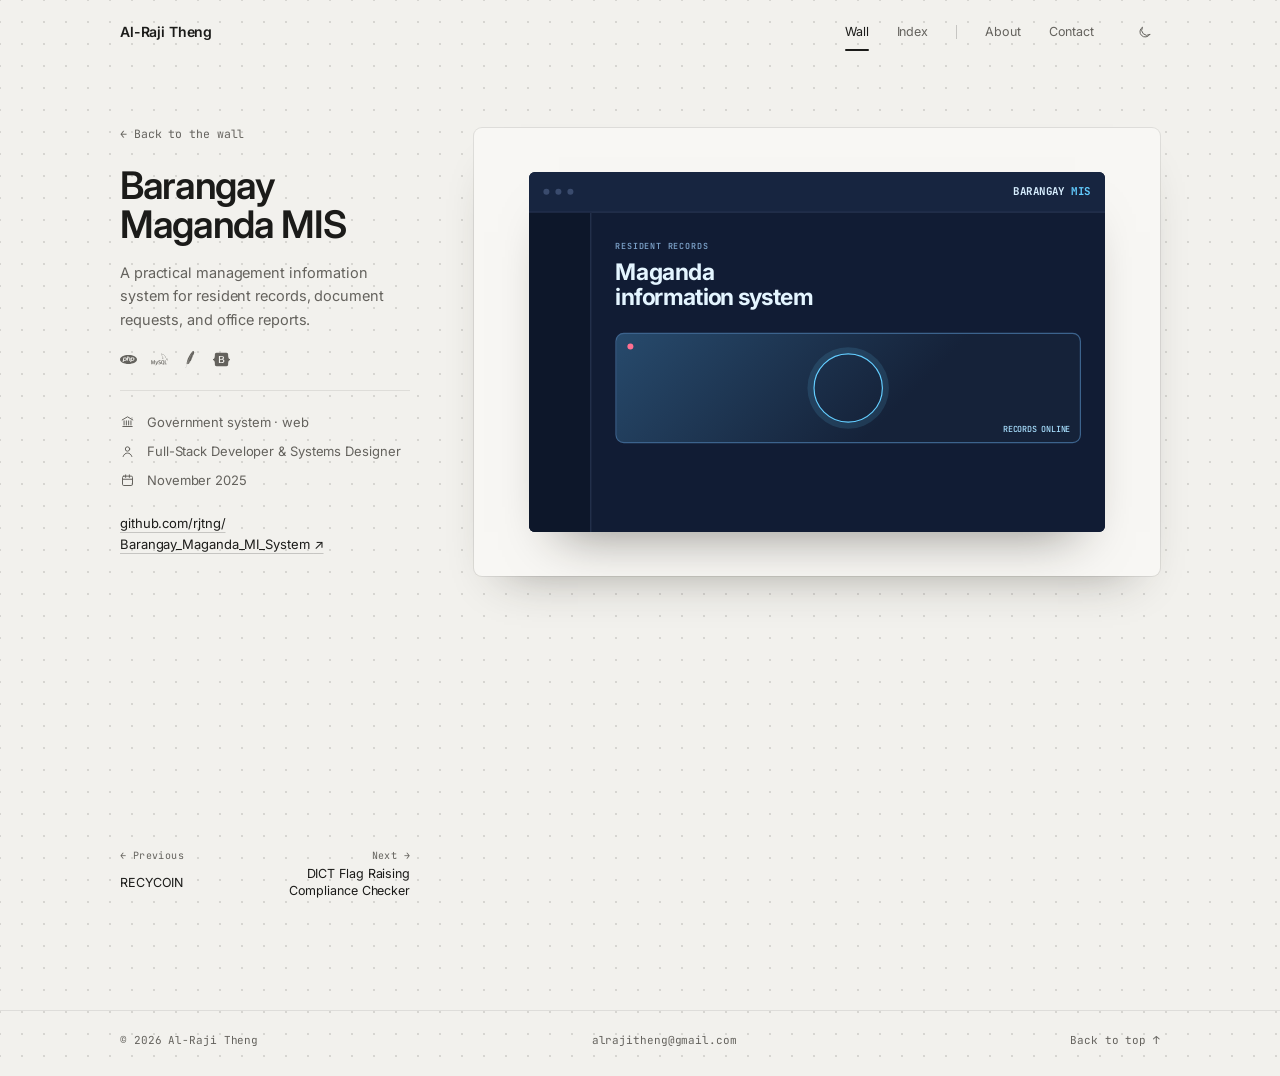
==== work/barangay-maganda.html @ b7055cbd "Add a page per project, after aedwon.site's case pages Each project now has its own page at /work/<p" ====
<!doctype html>
<html lang="en">
  <head>
    <meta charset="utf-8" />
    <meta
      name="viewport"
      content="width=device-width, initial-scale=1, viewport-fit=cover"
    />
    <title>Barangay Maganda MIS &mdash; Al-Raji Theng</title>

    <meta name="description" content="A practical management information system for resident records, document requests, and office reports." />
    <meta name="author" content="Al-Raji Theng" />
    <meta name="theme-color" content="#f2f1ed" />
    <link rel="canonical" href="https://rjtg.vercel.app/work/barangay-maganda" />

    <meta property="og:type" content="article" />
    <meta property="og:site_name" content="Al-Raji Theng" />
    <meta property="og:title" content="Barangay Maganda MIS &mdash; Al-Raji Theng" />
    <meta property="og:description" content="A practical management information system for resident records, document requests, and office reports." />
    <meta property="og:url" content="https://rjtg.vercel.app/work/barangay-maganda" />
    <meta property="og:image" content="https://rjtg.vercel.app/assets/img/og-cover.png" />
    <meta property="og:image:width" content="1200" />
    <meta property="og:image:height" content="630" />
    <meta name="twitter:card" content="summary_large_image" />

    <link rel="icon" href="/assets/img/favicon.svg" type="image/svg+xml" />
    <link rel="apple-touch-icon" href="/assets/img/favicon.svg" />
    <link rel="manifest" href="/site.webmanifest" />

    <link rel="preconnect" href="https://fonts.googleapis.com" />
    <link rel="preconnect" href="https://fonts.gstatic.com" crossorigin />
    <link
      href="https://fonts.googleapis.com/css2?family=Inter:wght@400;500;600;700;800&family=JetBrains+Mono:wght@400;500&display=swap"
      rel="stylesheet"
    />
    <link rel="stylesheet" href="/assets/css/styles.css?v=12" />

    <script>
      document.documentElement.classList.add("js");
      try {
        if (localStorage.getItem("theme") === "dark") {
          document.documentElement.setAttribute("data-theme", "dark");
        }
      } catch (error) {}
    </script>
  </head>

  <body>
    <a class="skip" href="#main">Skip to content</a>

    <header class="nav" id="nav">
      <div class="wrap nav__inner">
        <a class="nav__brand" href="/">Al-Raji Theng</a>

        <nav class="nav__links" aria-label="Sections">
          <a href="/#wall" class="current">Wall</a>
          <a href="/#index">Index</a>
          <span class="nav__rule" aria-hidden="true"></span>
          <a href="/#about">About</a>
          <a href="/#contact">Contact</a>
        </nav>

        <button
          class="theme-toggle"
          type="button"
          data-theme-toggle
          aria-label="Dark mode"
          aria-pressed="false"
        >
          <svg
            class="theme-toggle__icon theme-toggle__icon--moon"
            viewBox="0 0 24 24"
            aria-hidden="true"
          >
            <path
              d="M20.5 15.2A8.5 8.5 0 0 1 8.8 3.5 8.5 8.5 0 1 0 20.5 15.2Z"
            ></path>
          </svg>
          <svg
            class="theme-toggle__icon theme-toggle__icon--sun"
            viewBox="0 0 24 24"
            aria-hidden="true"
          >
            <circle cx="12" cy="12" r="4"></circle>
            <path
              d="M12 2v2M12 20v2M4.93 4.93l1.42 1.42M17.65 17.65l1.42 1.42M2 12h2M20 12h2M4.93 19.07l1.42-1.42M17.65 6.35l1.42-1.42"
            ></path>
          </svg>
        </button>
      </div>
    </header>

    <!-- ═══════════════════════ project · barangay-maganda ═══════════════════════
         Facts from the project's repository, its manual or README, and the
         copy on the home page. The mock screen is the one in this project's
         row of the Index; change both together. -->
    <main id="main" class="work" data-work>
      <div class="wrap work__grid">
        <aside class="work__side">
          <a class="work__back" href="/#wall" data-back
            ><span aria-hidden="true">&larr;</span>
            <span data-back-label>Back to the wall</span></a
          >
          <h1 class="work__title">Barangay Maganda MIS</h1>
          <p class="work__lede">A practical management information system for resident records, document requests, and office reports.</p>
          <p class="work__tech" aria-label="Built with">
            <span class="tech tech--sprite" style="--brand: #777bb4"
            ><svg aria-hidden="true"><use href="#t-php"></use></svg
            ><span class="tech__name">PHP</span></span
            >
            <span class="tech tech--sprite" style="--brand: #4d7fa5"
            ><svg aria-hidden="true"><use href="#t-mysql"></use></svg
            ><span class="tech__name">MySQL</span></span
            >
            <span class="tech tech--sprite" style="--brand: #d84248"
            ><svg aria-hidden="true"><use href="#t-apache"></use></svg
            ><span class="tech__name">Apache</span></span
            >
            <span class="tech tech--sprite" style="--brand: #8d6bbe"
            ><svg aria-hidden="true"><use href="#t-bootstrap"></use></svg
            ><span class="tech__name">Bootstrap</span></span
            >
          </p>
          <ul class="work__facts">
            <li><svg viewBox="0 0 24 24" aria-hidden="true"><path d="M3.5 9.5 12 4.5l8.5 5M4.5 20h15M6.5 11v6.5M10.2 11v6.5M13.8 11v6.5M17.5 11v6.5"></path></svg><span>Government system &middot; web</span></li>
            <li><svg viewBox="0 0 24 24" aria-hidden="true"><circle cx="12" cy="8" r="3.5"></circle><path d="M5 20c1.2-3.6 4-5.5 7-5.5s5.8 1.9 7 5.5"></path></svg><span>Full-Stack Developer &amp; Systems Designer</span></li>
            <li><svg viewBox="0 0 24 24" aria-hidden="true"><rect x="4" y="5" width="16" height="15" rx="2"></rect><path d="M4 10h16M9 3v4M15 3v4"></path></svg><span>November 2025</span></li>
          </ul>
          <a
            class="work__repo"
            href="https://github.com/rjtng/Barangay_Maganda_MI_System"
            target="_blank"
            rel="noopener noreferrer"
            >github.com/rjtng/<wbr>Barangay_Maganda_MI_System&nbsp;<span aria-hidden="true">&#8599;</span></a
          >
          <nav class="work__pager" aria-label="More projects">
            <a href="/work/recycoin" rel="prev"><span>&larr; Previous</span>RECYCOIN</a>
            <a href="/work/dict-frcc" rel="next"><span>Next &rarr;</span>DICT Flag Raising Compliance Checker</a>
          </nav>
        </aside>

        <div class="work__main">
          <figure class="work__hero">
            <span
              class="shot"
              role="img"
              aria-label="Mock-up of Barangay Maganda MIS"
              data-fit
              ><span class="project-preview project-preview--vision">
                        <span class="preview__topbar"
                          ><i></i><i></i><i></i
                          ><b>BARANGAY <span>MIS</span></b></span
                        >
                        <span class="preview__body">
                          <span class="preview__side"></span>
                          <span class="preview__content">
                            <span class="preview__eyebrow"
                              >Resident records</span
                            ><strong>Maganda<br />information system</strong>
                            <span class="preview__camera"
                              ><i></i><b>RECORDS ONLINE</b></span
                            >
                          </span>
                        </span>
                      </span></span
            >
          </figure>

          <!-- EDIT: the repository only holds the administrators' sign-in and
               account creation, so this page stops at the summary. Add what
               the system does here, in the same shape as the other projects:
               a <ul class="work__features"> of three, then <section>s. -->

          <nav class="work__pager work__pager--end" aria-label="More projects">
            <a href="/work/recycoin" rel="prev"><span>&larr; Previous</span>RECYCOIN</a>
            <a href="/work/dict-frcc" rel="next"><span>Next &rarr;</span>DICT Flag Raising Compliance Checker</a>
          </nav>
        </div>
      </div>

      <ol class="work__rail" aria-hidden="true" data-rail></ol>
    </main>

    <footer class="foot">
      <div class="wrap foot__inner">
        <p>&copy; <span id="year">2026</span> Al-Raji Theng</p>
        <a href="mailto:alrajitheng@gmail.com">alrajitheng@gmail.com</a>
        <a href="#main">Back to top <span aria-hidden="true">&uarr;</span></a>
      </div>
    </footer>

    <script src="/assets/js/main.js?v=12"></script>
  </body>
</html>
---- assets/css/styles.css ----
/* =============================================================================
   Al-Raji Theng — portfolio
   Warm paper, a dot grid, near-black ink. Colour is left to the work itself:
   the project screens, the brand marks and the badges. The page has three
   rooms, after aedwon.site: the Wall, the Index and the shelf in About.
   ========================================================================== */

:root {
  /* --- ground ------------------------------------------------------------ */
  --bg:          #f2f1ed;
  --bg-raise:    #e9e8e3;   /* hovered rows */
  --paper:       #f8f7f4;   /* an open volume */
  --dot:         rgba(27, 27, 25, .13);
  --line:        rgba(27, 27, 25, .09);
  --line-strong: rgba(27, 27, 25, .2);

  /* --- ink --------------------------------------------------------------- */
  --text:        #1b1b19;
  --muted:       #64625d;   /* 5.4:1 on --bg */
  --dim:         #8f8c85;   /* rules and decoration only */

  /* --- the shelf --------------------------------------------------------- */
  --board-top:   #e3e1db;
  --board-front: #d3d0c8;
  --photo-bg:    linear-gradient(170deg, #e6e4de, #d9d6ce);

  --shadow-soft: 0 24px 48px -30px rgba(40, 36, 28, .45);

  /* --- type -------------------------------------------------------------- */
  --body: "Inter", system-ui, -apple-system, "Segoe UI", sans-serif;
  --mono: "JetBrains Mono", ui-monospace, "SF Mono", Consolas, monospace;

  /* --- metrics ----------------------------------------------------------- */
  --wrap:   1040px;
  --gutter: clamp(16px, 4vw, 40px);
  --nav-h:  64px;
  --ease:   cubic-bezier(.22, .61, .36, 1);

  color-scheme: light;
}

[data-theme="dark"] {
  --bg:          #131312;
  --bg-raise:    #1d1d1b;
  --paper:       #191917;
  --dot:         rgba(236, 235, 230, .085);
  --line:        rgba(236, 235, 230, .09);
  --line-strong: rgba(236, 235, 230, .2);
  --text:        #ecebe6;
  --muted:       #a19f98;
  --dim:         #6f6d67;
  --board-top:   #2a2a27;
  --board-front: #1f1f1d;
  --photo-bg:    linear-gradient(170deg, #252523, #1c1c1a);
  --shadow-soft: 0 24px 48px -30px rgba(0, 0, 0, .8);
  color-scheme: dark;
}

*, *::before, *::after { box-sizing: border-box; }

html {
  scroll-behavior: smooth;
  scroll-padding-top: calc(var(--nav-h) + 16px);
  -webkit-text-size-adjust: 100%;
}

body {
  margin: 0;
  background-color: var(--bg);
  background-image: radial-gradient(var(--dot) 1px, transparent 1.4px);
  background-size: 22px 22px;
  background-position: 11px 11px;
  color: var(--text);
  font-family: var(--body);
  font-size: 15px;
  line-height: 1.6;
  letter-spacing: -.006em;
  -webkit-font-smoothing: antialiased;
  overflow-x: hidden;
  transition: background-color .3s var(--ease), color .3s var(--ease);
}

h1, h2, h3, h4 { margin: 0; text-wrap: balance; }
p { margin: 0 0 1em; }
p:last-child { margin-bottom: 0; }

a { color: inherit; text-decoration: none; }
img, svg { display: block; max-width: 100%; }
ul, ol { margin: 0; padding: 0; }
li { list-style: none; }
button { font: inherit; }

::selection { background: var(--text); color: var(--bg); }

:focus-visible {
  outline: 2px solid var(--text);
  outline-offset: 3px;
  border-radius: 3px;
}

.wrap {
  width: 100%;
  max-width: calc(var(--wrap) + 2 * var(--gutter));
  margin-inline: auto;
  padding-inline: var(--gutter);
}

.skip {
  position: fixed;
  top: 10px; left: 10px;
  z-index: 200;
  padding: 9px 16px;
  background: var(--text);
  color: var(--bg);
  border-radius: 999px;
  font: 500 13px/1 var(--body);
  transform: translateY(-180%);
  transition: transform .2s var(--ease);
}
.skip:focus { transform: none; }

/* Read by screen readers, not drawn. */
.visually-hidden {
  position: absolute !important;
  width: 1px; height: 1px;
  margin: -1px;
  padding: 0;
  overflow: hidden;
  clip: rect(0 0 0 0);
  clip-path: inset(50%);
  white-space: nowrap;
  border: 0;
}

/* =============================================================================
   Nav — a name on the left, four words on the right
   ========================================================================== */
.nav {
  position: sticky;
  top: 0;
  z-index: 50;
  transition: background-color .3s var(--ease), box-shadow .3s var(--ease);
}
.nav.pinned {
  background: rgba(242, 241, 237, .86);
  -webkit-backdrop-filter: blur(10px);
  backdrop-filter: blur(10px);
  box-shadow: 0 1px 0 var(--line);
}
[data-theme="dark"] .nav.pinned { background: rgba(19, 19, 18, .86); }

.nav__inner {
  display: flex;
  align-items: center;
  gap: 16px;
  height: var(--nav-h);
}
.nav__brand {
  margin-right: auto;
  font: 600 14px/1 var(--body);
  letter-spacing: -.01em;
  white-space: nowrap;
}
.nav__links {
  display: flex;
  align-items: center;
  gap: clamp(14px, 2.6vw, 28px);
}
.nav__links a {
  position: relative;
  padding: 6px 0;
  color: var(--muted);
  font: 400 12.5px/1 var(--body);
  transition: color .2s var(--ease);
}
.nav__links a:hover,
.nav__links a.current { color: var(--text); }
.nav__links a.current::after {
  content: "";
  position: absolute;
  left: 0; right: 0;
  bottom: -7px;
  height: 2px;
  border-radius: 2px;
  background: currentColor;
}
.nav__rule {
  width: 1px;
  height: 14px;
  background: var(--line-strong);
}

.theme-toggle {
  display: grid;
  place-items: center;
  flex: none;
  width: 32px;
  height: 32px;
  margin-left: clamp(4px, 2vw, 18px);
  padding: 0;
  border: 0;
  border-radius: 50%;
  background: none;
  color: var(--muted);
  cursor: pointer;
  transition: color .2s var(--ease), background-color .2s var(--ease);
}
.theme-toggle:hover { color: var(--text); background: var(--bg-raise); }
.theme-toggle__icon {
  width: 15px;
  height: 15px;
  fill: none;
  stroke: currentColor;
  stroke-width: 1.6;
  stroke-linecap: round;
  stroke-linejoin: round;
}
.theme-toggle__icon--sun,
[data-theme="dark"] .theme-toggle__icon--moon { display: none; }
[data-theme="dark"] .theme-toggle__icon--sun { display: block; }

/* =============================================================================
   1 — Wall
   The stage is clipped to the column, as in the reference. The plane under
   it is tipped back and turned a little, so the rows climb to the right and
   the screens nearer the bottom read larger. The tiles are drawn at 480x300
   and scaled, like every other copy of a project screen on the page.
   ========================================================================== */
.wall {
  position: relative;
  height: clamp(520px, calc(100svh - var(--nav-h)), 860px);
  isolation: isolate;
}
.wall__stage {
  position: absolute;
  inset: 0 max(var(--gutter), calc(50% - var(--wrap) / 2 - 24px));
  overflow: hidden;
  -webkit-mask-image: linear-gradient(to bottom, transparent 0, #000 9%, #000 78%, transparent 100%);
  mask-image: linear-gradient(to bottom, transparent 0, #000 9%, #000 78%, transparent 100%);
}
.wall__plane {
  --tilt: perspective(2400px) rotateX(42deg) rotateZ(-12deg);
  position: absolute;
  left: 50%;
  top: 44%;
  display: grid;
  gap: 28px;
  transform: translate(-50%, -50%) var(--tilt) translate3d(0, var(--shift, 0px), 0);
  opacity: 0;
  transition: opacity .9s var(--ease);
}
.wall__plane.is-built { opacity: 1; }
.wall__row {
  display: flex;
  gap: 28px;
}
.wall__row:nth-child(even) { margin-left: 174px; }

.tile {
  position: relative;
  display: block;
  flex: none;
  width: 320px;
  height: 200px;
  border-radius: 7px;
  box-shadow: 0 34px 50px -26px rgba(30, 26, 18, .5), 0 0 0 1px rgba(0, 0, 0, .05);
  transition: opacity .45s var(--ease), filter .45s var(--ease), transform .45s var(--ease), box-shadow .45s var(--ease);
}
.tile .shot { --s: .6667; border-radius: inherit; }
.tile--phones { box-shadow: none; }

/* One project in colour, the rest washed back towards the paper. */
.wall.is-focus .tile { opacity: .26; filter: grayscale(1); }
.wall.is-focus .tile.is-on {
  opacity: 1;
  filter: none;
  transform: translateY(-8px);
  box-shadow: 0 46px 60px -28px rgba(30, 26, 18, .6), 0 0 0 1px rgba(0, 0, 0, .05);
}
.wall.is-focus .tile--phones.is-on { box-shadow: none; }
[data-theme="dark"] .wall.is-focus .tile { opacity: .2; }
[data-theme="dark"] .wall.is-focus .tile.is-on { opacity: 1; }

/* Without scripting there is no wall to stand in front of, so the intro
   simply opens the page. */
html:not(.js) .wall { height: auto; padding-block: clamp(72px, 14vh, 150px) 8px; }
html:not(.js) .wall__stage,
html:not(.js) .wall::after { display: none; }
html:not(.js) .wall__caption { position: static; }

/* A pool of paper under the caption so it reads over any screen. */
.wall::after {
  content: "";
  position: absolute;
  inset: auto 0 0;
  height: 62%;
  z-index: 1;
  pointer-events: none;
  background: radial-gradient(ellipse 52% 78% at 22% 100%, var(--bg) 30%, transparent 78%);
}

.wall__caption {
  position: absolute;
  left: 0; right: 0;
  bottom: clamp(30px, 6vh, 60px);
  z-index: 2;
  pointer-events: none;
}
.wall__intro,
.wall__focus { transition: opacity .35s var(--ease), transform .35s var(--ease); }
.wall__focus {
  position: absolute;
  left: var(--gutter);
  right: var(--gutter);
  bottom: 0;
  opacity: 0;
  transform: translateY(8px);
}
.wall.is-focus .wall__intro { opacity: 0; transform: translateY(-8px); }
.wall.is-focus .wall__focus { opacity: 1; transform: none; }

.wall__kicker,
.wall__count {
  margin: 0 0 12px;
  color: var(--muted);
  font: 400 11px/1.3 var(--mono);
  letter-spacing: .04em;
}
.wall__title {
  font-size: clamp(34px, 5.4vw, 54px);
  font-weight: 600;
  line-height: 1;
  letter-spacing: -.04em;
}
.wall__text {
  max-width: 34ch;
  margin-top: 14px;
  color: var(--muted);
  font-size: clamp(14.5px, 1.6vw, 16px);
}
.wall__name {
  margin: 0;
  font-size: clamp(26px, 3.6vw, 34px);
  font-weight: 600;
  line-height: 1.08;
  letter-spacing: -.035em;
}
.wall__desc {
  max-width: 46ch;
  margin-top: 10px;
  color: var(--muted);
  font-size: 14px;
  line-height: 1.55;
}

/* =============================================================================
   Project screens
   Drawn in HTML at 480x300 and scaled into place by .shot (--s), so the
   thumbnail, the preview panel and the wall all use one markup.
   ========================================================================== */
.shot {
  --s: 1;
  position: relative;
  display: block;
  width: calc(480px * var(--s));
  height: calc(300px * var(--s));
  overflow: hidden;
}
.shot > * {
  position: absolute;
  top: 0; left: 0;
  width: 480px;
  height: 300px;
  transform: scale(var(--s));
  transform-origin: 0 0;
}

.project-preview {
  display: block;
  overflow: hidden;
  background: #f1f6fc;
  color: #163260;
  text-align: left;
  letter-spacing: normal;
}
.preview__topbar {
  display: flex;
  align-items: center;
  gap: 5px;
  height: 34px;
  padding: 0 12px;
  border-bottom: 1px solid #d9e5f2;
  background: #fff;
  font: 600 9px/1 var(--mono);
  letter-spacing: .04em;
}
.preview__topbar i { width: 5px; height: 5px; border-radius: 50%; background: #bdd0e4; }
.preview__topbar b { margin-left: auto; color: #1e4c9a; }
.preview__topbar b span { color: #2c98d7; }
.preview__body { display: grid; grid-template-columns: 52px 1fr; height: 266px; }
.preview__side { display: block; border-right: 1px solid #dce8f4; background: #e9f1fa; }
.preview__content { display: block; padding: 24px 20px; }
.preview__eyebrow {
  display: block;
  color: #6b84a4;
  font: 600 7px/1 var(--mono);
  letter-spacing: .12em;
  text-transform: uppercase;
}
.preview__content > strong {
  display: block;
  margin-top: 9px;
  color: #173a73;
  font: 700 19px/1.1 var(--body);
  letter-spacing: -.035em;
}
.preview__content > strong b {
  display: inline-block;
  margin-top: 4px;
  color: #54db9d;
  font: 500 9px/1 var(--mono);
  letter-spacing: .03em;
}
.preview__stats { display: flex; gap: 7px; margin-top: 22px; }
.preview__stats i { display: block; width: 29%; height: 34px; border: 1px solid #dbe7f4; border-radius: 5px; background: #fff; }
.preview__rows { display: grid; gap: 7px; margin-top: 16px; }
.preview__rows i { display: block; width: 100%; height: 7px; border-radius: 5px; background: #cfe0f3; }
.preview__rows i:nth-child(2) { width: 82%; }
.preview__rows i:nth-child(3) { width: 62%; }

.project-preview--records { background: #f7f5f0; color: #3c3a53; }
.project-preview--records .preview__content > strong { color: #403e62; }
.project-preview--records .preview__topbar b { color: #564b9e; }
.preview__table { display: grid; gap: 7px; margin-top: 20px; }
.preview__table i { display: block; height: 12px; border-radius: 3px; background: #d9d5ec; }
.preview__table i:nth-child(2) { width: 85%; background: #c6dced; }
.preview__table i:nth-child(3) { width: 92%; }
.preview__table i:nth-child(4) { width: 68%; background: #c6dced; }
.preview__graph { display: flex; align-items: flex-end; gap: 5px; height: 40px; margin-top: 16px; }
.preview__graph b { flex: 1; height: 40%; border-radius: 3px 3px 0 0; background: #8e83d4; }
.preview__graph b:nth-child(2) { height: 65%; }
.preview__graph b:nth-child(3) { height: 48%; }
.preview__graph b:nth-child(4) { height: 82%; }
.preview__graph b:nth-child(5) { height: 60%; }

.project-preview--vision { background: #101a31; color: #e4f5ff; }
.project-preview--vision .preview__topbar { border-color: #293653; background: #172540; }
.project-preview--vision .preview__topbar b { color: #d8efff; }
.project-preview--vision .preview__topbar b span { color: #63cdff; }
.project-preview--vision .preview__topbar i { background: #3a4b6d; }
.project-preview--vision .preview__body { background: #111c34; }
.project-preview--vision .preview__side { border-color: #293653; background: #0d172a; }
.project-preview--vision .preview__eyebrow { color: #7ca1c8; }
.project-preview--vision .preview__content > strong { color: #e4f5ff; }
.preview__camera {
  position: relative;
  display: block;
  height: 92px;
  margin-top: 18px;
  overflow: hidden;
  border: 1px solid #3c638d;
  border-radius: 7px;
  background: linear-gradient(135deg, #274a6c, #152239 62%);
}
.preview__camera::after {
  content: "";
  position: absolute;
  top: 16px;
  left: 50%;
  width: 58px;
  height: 58px;
  border: 1px solid #63cdff;
  border-radius: 50%;
  transform: translateX(-50%);
  box-shadow: 0 0 0 5px rgba(99, 205, 255, .13);
}
.preview__camera i { position: absolute; top: 8px; left: 9px; width: 5px; height: 5px; border-radius: 50%; background: #ff6f91; }
.preview__camera b { position: absolute; right: 8px; bottom: 7px; color: #a9e0ff; font: 500 7px/1 var(--mono); }

/* --- close-up: the same screen, nearer ----------------------------------- */
.zoom { display: block; overflow: hidden; }
.zoom > .project-preview {
  width: 480px;
  height: 300px;
  transform: translate(-70px, -50px) scale(1.6);
  transform-origin: 0 0;
}

/* --- three phones, for the mobile app ------------------------------------- */
.phones {
  display: flex;
  align-items: center;
  justify-content: center;
  gap: 20px;
}
.phone {
  display: block;
  flex: none;
  width: 118px;
  height: 250px;
  padding: 5px;
  border-radius: 21px;
  background: #121214;
  box-shadow: 0 22px 30px -18px rgba(0, 0, 0, .55), inset 0 0 0 1px rgba(255, 255, 255, .08);
}
.phone:nth-child(2) { transform: translateY(-12px); }
.phone__screen {
  position: relative;
  display: block;
  width: 108px;
  height: 240px;
  overflow: hidden;
  border-radius: 16px;
  background: #f7f5f0;
}
.phone__screen > .project-preview {
  position: absolute;
  top: 0; left: 0;
  width: 216px;
  height: 480px;
  transform: scale(.5);
  transform-origin: 0 0;
}
.project-preview--phone .preview__topbar { position: relative; z-index: 1; height: 46px; padding-top: 10px; }
.project-preview--phone .preview__body { grid-template-columns: 1fr; height: auto; }
.project-preview--phone .preview__side { display: none; }
.project-preview--phone .preview__content { padding: 26px 18px; }
.project-preview--phone .preview__content > strong { font-size: 24px; }
.phone:nth-child(2) .preview__content { transform: translateY(-58px); }
.phone:nth-child(3) .preview__content { transform: translateY(-112px); }

/* --- the stack, for a card of brand marks --------------------------------- */
.stack-card {
  display: grid;
  grid-template-rows: 1fr auto;
  padding: 26px 30px;
  background: radial-gradient(120% 90% at 30% 20%, #232326, #121214 70%);
  color: #ecebe7;
}
.stack-card__marks {
  display: flex;
  align-items: center;
  justify-content: center;
  flex-wrap: wrap;
  gap: 34px;
}
.stack-card .tech { color: var(--brand, #ecebe7); }
.stack-card .tech svg { width: 64px; height: 64px; }
.stack-card .tech--icon svg { stroke-width: 1.3; }
.stack-card .tech__name { font-size: 14px; }
.stack-card__foot {
  display: flex;
  justify-content: space-between;
  gap: 16px;
  color: rgba(236, 235, 231, .55);
  font: 500 10.5px/1 var(--mono);
  letter-spacing: .1em;
  text-transform: uppercase;
}
.stack-card__foot span {
  overflow: hidden;
  white-space: nowrap;
  text-overflow: ellipsis;
}
.stack-card__foot span:last-child { flex: none; }

/* --- brand marks, wherever they appear ------------------------------------
   The marks arrive with the sprite. Until then, or if it never does, each
   one is its name in mono, which is how the reference sets the libraries it
   has no mark for. */
.tech {
  display: inline-flex;
  align-items: center;
  color: var(--muted);
  transition: color .2s var(--ease);
}
.tech svg { width: 17px; height: 17px; fill: currentColor; }
.tech--sprite svg { display: none; }
.sprite-ready .tech--sprite svg { display: block; }
.tech--icon svg {
  fill: none;
  stroke: currentColor;
  stroke-width: 1.7;
  stroke-linecap: round;
  stroke-linejoin: round;
}
.tech__name { font: 400 10.5px/1 var(--mono); white-space: nowrap; }
.sprite-ready .tech--sprite .tech__name,
.tech--icon .tech__name {
  position: absolute;
  width: 1px; height: 1px;
  overflow: hidden;
  clip-path: inset(50%);
  white-space: nowrap;
}

/* =============================================================================
   2 — Index
   ========================================================================== */
.index { padding: clamp(64px, 9vw, 112px) 0 clamp(64px, 9vw, 104px); }
.index__grid { display: grid; gap: 44px; align-items: start; }
.js .index__grid { grid-template-columns: minmax(0, 1fr) 240px; }

.index__tools {
  display: flex;
  align-items: center;
  gap: clamp(12px, 2.4vw, 24px);
  margin-bottom: 30px;
}
html:not(.js) .index__tools { display: none; }
.index__filters { display: flex; gap: 6px; }
.filter {
  position: relative;
  display: inline-flex;
  align-items: flex-start;
  gap: 1px;
  padding: 6px 6px 10px;
  border: 0;
  background: none;
  color: var(--muted);
  cursor: pointer;
  transition: color .2s var(--ease);
}
.filter:hover,
.filter[aria-pressed="true"] { color: var(--text); }
.filter svg {
  width: 20px;
  height: 20px;
  fill: none;
  stroke: currentColor;
  stroke-width: 1.5;
  stroke-linecap: round;
  stroke-linejoin: round;
}
.filter sup { margin-top: -3px; font: 500 9px/1 var(--mono); }
.filter[aria-pressed="true"]::after {
  content: "";
  position: absolute;
  left: 6px; right: 6px;
  bottom: 0;
  height: 2px;
  border-radius: 2px;
  background: currentColor;
}
.index__label {
  margin: 0;
  font-size: 17px;
  font-weight: 600;
  letter-spacing: -.02em;
  white-space: nowrap;
}
.index__find { margin-left: auto; }
.index__find input {
  width: 140px;
  padding: 5px 0;
  border: 0;
  border-bottom: 1px solid transparent;
  border-radius: 0;
  background: none;
  color: var(--text);
  font: 400 11px/1.4 var(--mono);
  text-align: right;
  -webkit-appearance: none;
  appearance: none;
  transition: border-color .2s var(--ease);
}
.index__find input::placeholder { color: var(--muted); opacity: 1; }
.index__find input:focus { outline: none; border-bottom-color: var(--text); text-align: left; }
.index__find input::-webkit-search-cancel-button { display: none; }

/* Header and rows share one set of columns. */
.index__head,
.project__link {
  display: grid;
  grid-template-columns: 58px minmax(0, 1.25fr) minmax(0, .8fr) minmax(0, 1fr) 18px;
  align-items: center;
  gap: 18px;
}
.index__head {
  padding: 0 12px 12px;
  margin: 0 -12px;
  border-bottom: 1px solid var(--line);
  color: var(--muted);
  font: 400 10px/1 var(--mono);
  letter-spacing: .08em;
  text-transform: uppercase;
}
.index__head span:last-child { text-align: right; }

.project { border-bottom: 1px solid var(--line); }
.project[hidden] { display: none; }
.project__link {
  padding: 8px 12px;
  margin: 0 -12px;
  border-radius: 4px;
  transition: background-color .2s var(--ease);
}
.project__link:hover,
.project.is-peek .project__link { background: var(--bg-raise); }

.project__thumb {
  display: block;
  width: 58px;
  height: 36px;
  overflow: hidden;
  border-radius: 3px;
  background: var(--paper);
  box-shadow: 0 0 0 1px var(--line);
}
.project__thumb .shot { --s: .1209; }
.project__name { font-size: 14px; font-weight: 500; letter-spacing: -.01em; }
.project__type {
  display: flex;
  align-items: center;
  gap: 9px;
  min-width: 0;
  color: var(--muted);
}
.project__type svg {
  flex: none;
  width: 17px;
  height: 17px;
  fill: none;
  stroke: currentColor;
  stroke-width: 1.5;
  stroke-linecap: round;
  stroke-linejoin: round;
}
.project__type-label {
  overflow: hidden;
  font: 400 10.5px/1 var(--mono);
  white-space: nowrap;
  text-overflow: ellipsis;
  opacity: 0;
  transform: translateX(-4px);
  transition: opacity .2s var(--ease), transform .2s var(--ease);
}
.project__link:hover .project__type-label,
.project__link:focus-visible .project__type-label,
.project.is-peek .project__type-label { opacity: 1; transform: none; }
.project__tech { display: flex; flex-wrap: wrap; align-items: center; gap: 6px 12px; }
.project__link:hover .tech,
.project__link:focus-visible .tech,
.project.is-peek .tech { color: var(--brand, var(--text)); }
.project__go {
  color: var(--muted);
  text-align: right;
  opacity: 0;
  transition: opacity .2s var(--ease), transform .2s var(--ease);
}
.project__link:hover .project__go,
.project__link:focus-visible .project__go { opacity: 1; transform: translate(2px, -2px); }

/* The role and the description are the preview panel's job on a wide
   screen; everywhere else they sit under the row. */
.project__role,
.project__desc {
  margin: 0 0 0 76px;
  color: var(--muted);
}
.project__role { margin-top: 2px; font: 400 10.5px/1.5 var(--mono); }
.project__desc { padding-bottom: 14px; font-size: 13px; line-height: 1.55; }

.index__empty {
  padding: 28px 0;
  color: var(--muted);
  font: 400 11.5px/1.5 var(--mono);
}

.peek {
  position: sticky;
  top: calc(var(--nav-h) + 40px);
  margin-top: 66px;
}
html:not(.js) .peek { display: none; }
.peek__shot {
  width: 240px;
  height: 150px;
  overflow: hidden;
  border-radius: 6px;
  background: var(--paper);
  box-shadow: 0 0 0 1px var(--line), var(--shadow-soft);
}
.peek__shot .shot { --s: .5; }
.peek__shot,
.peek p { transition: opacity .25s var(--ease); }
.peek.is-swapping .peek__shot,
.peek.is-swapping p { opacity: 0; }
.peek__name { margin: 18px 0 4px; font-size: 15px; font-weight: 600; letter-spacing: -.015em; line-height: 1.3; }
.peek__role { margin: 0 0 10px; color: var(--muted); font: 400 10.5px/1.5 var(--mono); }
.peek__desc { color: var(--muted); font-size: 13px; line-height: 1.55; }

@media (min-width: 1001px) {
  .js .project__role,
  .js .project__desc { display: none; }
}

/* =============================================================================
   3 — About: the shelf
   Every measure on the shelf is a multiple of --k, so the whole thing scales
   down on a phone instead of reflowing. Spine sizes come from --w and --h on
   each book, in unitless px.
   ========================================================================== */
.about { padding: clamp(56px, 8vw, 96px) 0 clamp(72px, 10vw, 120px); }

.shelf {
  --k: 1;
  position: relative;
  display: flex;
  align-items: flex-end;
  justify-content: center;
  width: min(100%, calc(620px * var(--k)));
  height: calc(430px * var(--k));
  margin: 0 auto;
}
.shelf__books {
  position: relative;
  z-index: 2;
  display: flex;
  align-items: flex-end;
  gap: calc(3px * var(--k));
  margin-left: calc(84px * var(--k));
}

.book {
  --cover: #1c1c1e;
  --ink: #ecebe7;
  --rule: rgba(236, 235, 231, .2);
  position: relative;
  display: flex;
  flex-direction: column;
  align-items: center;
  width: calc(var(--w) * 1px * var(--k));
  height: calc(var(--h) * 1px * var(--k));
  padding: calc(18px * var(--k)) 0 calc(14px * var(--k));
  border-radius: 2px 2px 0 0;
  background: var(--cover);
  color: var(--ink);
  box-shadow:
    inset calc(-3px * var(--k)) 0 0 rgba(0, 0, 0, .3),
    inset 1px 0 0 rgba(255, 255, 255, .08),
    0 1px 0 rgba(0, 0, 0, .15);
  transition: transform .5s var(--ease), box-shadow .5s var(--ease);
}
.book--ink { --cover: #161618; }
.book--light {
  --cover: #dcdbd7;
  --ink: #1b1b19;
  --rule: rgba(27, 27, 25, .2);
  box-shadow:
    inset calc(-3px * var(--k)) 0 0 rgba(0, 0, 0, .1),
    inset 1px 0 0 rgba(255, 255, 255, .5),
    0 1px 0 rgba(0, 0, 0, .1);
}
/* The end of the row shows its side. */
/* On the dark page the dark spines step up a shade so they stay objects. */
[data-theme="dark"] .book { --cover: #242427; }
[data-theme="dark"] .book--ink { --cover: #1e1e21; }
[data-theme="dark"] .book--light { --cover: #cfcec9; }
[data-theme="dark"] .shelf__stack i:nth-child(2),
[data-theme="dark"] .shelf__end { background: #2e2e31; }

.book--first::before {
  content: "";
  position: absolute;
  right: 100%;
  bottom: 0;
  width: calc(28px * var(--k));
  height: 100%;
  background: linear-gradient(90deg, #a9a8a3, #bebdb8);
  clip-path: polygon(0 calc(20px * var(--k)), 100% 0, 100% 100%, 0 calc(100% - calc(24px * var(--k))));
}
.book:hover { transform: translateY(calc(-10px * var(--k))); }
.book[aria-expanded="true"] {
  transform: translateY(calc(-28px * var(--k)));
  box-shadow:
    inset calc(-3px * var(--k)) 0 0 rgba(0, 0, 0, .3),
    inset 1px 0 0 rgba(255, 255, 255, .08),
    0 26px 30px -22px rgba(0, 0, 0, .55);
}
.book:focus-visible { outline-offset: 4px; }

.book__vol {
  font: 500 calc(8px * var(--k))/1 var(--mono);
  letter-spacing: .16em;
  text-transform: uppercase;
  opacity: .62;
}
.book__num {
  margin-top: calc(6px * var(--k));
  font-size: calc(21px * var(--k));
  font-weight: 800;
  line-height: 1;
  letter-spacing: -.03em;
}
.book__title {
  flex: 1;
  display: flex;
  align-items: center;
  justify-content: center;
  width: 100%;
  margin: calc(26px * var(--k)) 0 calc(22px * var(--k));
  border-top: 1px solid var(--rule);
  border-bottom: 1px solid var(--rule);
  writing-mode: vertical-rl;
  font-size: calc(17px * var(--k));
  font-weight: 800;
  line-height: 1;
  letter-spacing: -.01em;
  white-space: nowrap;
}
.book__by {
  writing-mode: vertical-rl;
  font: 500 calc(7px * var(--k))/1 var(--mono);
  letter-spacing: .22em;
  text-transform: uppercase;
  opacity: .5;
}

.shelf__stack {
  position: absolute;
  left: calc(8px * var(--k));
  bottom: 0;
  display: flex;
  flex-direction: column;
  align-items: center;
}
.shelf__stack i { display: block; height: calc(22px * var(--k)); border-radius: 1px; }
.shelf__stack i:nth-child(1) { width: calc(100px * var(--k)); background: #faf9f6; box-shadow: inset 0 0 0 1px rgba(0, 0, 0, .07); }
.shelf__stack i:nth-child(2) { width: calc(94px * var(--k)); background: #232325; }
.shelf__stack i:nth-child(3) { width: calc(106px * var(--k)); height: calc(24px * var(--k)); background: #d9d7d1; }
.shelf__end {
  position: relative;
  z-index: 2;
  align-self: flex-end;
  width: calc(44px * var(--k));
  height: calc(11px * var(--k));
  margin-left: calc(4px * var(--k));
  background: #1d1d1f;
}
.shelf__board {
  position: absolute;
  left: 0; right: 0;
  bottom: calc(-16px * var(--k));
  height: calc(16px * var(--k));
  background: linear-gradient(var(--board-top) 0 46%, var(--board-front) 46%);
  box-shadow: 0 26px 34px -24px rgba(30, 26, 18, .5);
}
.shelf__clock {
  width: min(100%, 620px);
  margin: 38px auto 0;
  color: var(--muted);
  font: 400 10.5px/1 var(--mono);
  letter-spacing: .04em;
  text-align: right;
}

/* =============================================================================
   Volumes
   One open at a time under the shelf once scripting is on; all of them in a
   column without it.
   ========================================================================== */
.volumes {
  max-width: 860px;
  margin: clamp(40px, 6vw, 64px) auto 0;
}
.vol {
  --pad: clamp(22px, 4vw, 44px);
  padding: var(--pad);
  border: 1px solid var(--line);
  border-radius: 6px;
  background: var(--paper);
  box-shadow: var(--shadow-soft);
}
.vol + .vol { margin-top: 28px; }
.js .vol:not(.is-open) { display: none; }
.js .vol + .vol { margin-top: 0; }
.vol.is-open { animation: vol-in .45s var(--ease); }
@keyframes vol-in {
  from { opacity: 0; transform: translateY(12px); }
}
/* Focus lands on a volume when it opens, so keyboard users carry on into
   it; a ring round the whole page of it would shout, so it gets an edge. */
.vol:focus { outline: none; }
.vol:focus-visible { box-shadow: var(--shadow-soft), 0 0 0 1px var(--line-strong); }

.vol__head { margin-bottom: clamp(22px, 3vw, 32px); }
.vol__num {
  margin: 0 0 10px;
  color: var(--muted);
  font: 500 10.5px/1 var(--mono);
  letter-spacing: .14em;
  text-transform: uppercase;
}
.vol__title {
  font-size: clamp(26px, 3.4vw, 34px);
  font-weight: 700;
  line-height: 1.05;
  letter-spacing: -.035em;
}
.vol__lede {
  max-width: 56ch;
  margin: 12px 0 0;
  color: var(--muted);
}
.vol__note { margin-top: 20px; color: var(--muted); font-size: 14px; }
.vol__note a { color: var(--text); text-decoration: underline; text-underline-offset: 3px; }
.vol__nav {
  display: flex;
  justify-content: space-between;
  gap: 16px;
  margin-top: clamp(28px, 4vw, 40px);
  padding-top: 18px;
  border-top: 1px solid var(--line);
  font: 400 11px/1.4 var(--mono);
}
.vol__nav a { color: var(--muted); transition: color .2s var(--ease); }
.vol__nav a:hover { color: var(--text); }

/* --- 01 · $whoami --------------------------------------------------------- */
.whoami {
  display: grid;
  grid-template-columns: 210px minmax(0, 1fr);
  gap: clamp(24px, 4vw, 44px);
  align-items: start;
}
.whoami__photo {
  margin: 0;
  aspect-ratio: 4 / 5;
  overflow: hidden;
  border-radius: 4px;
  background: var(--photo-bg);
}
.whoami__photo img {
  width: 100%;
  height: 100%;
  object-fit: cover;
  object-position: 50% 0;
}
.whoami__name { margin: 0; font-size: 22px; font-weight: 600; letter-spacing: -.025em; line-height: 1.2; }
.whoami__title { margin: 2px 0 6px; font-size: 15px; }
.whoami__meta { color: var(--muted); font: 400 11.5px/1.5 var(--mono); }
.whoami__meta em { font-style: normal; color: var(--text); }
.whoami__text { margin-top: 18px; font-size: 15.5px; line-height: 1.65; }
.whoami__text mark {
  padding: .04em .32em;
  border-radius: 5px;
  background: var(--text);
  color: var(--bg);
  -webkit-box-decoration-break: clone;
  box-decoration-break: clone;
}
.whoami__roles {
  display: flex;
  flex-wrap: wrap;
  gap: 6px;
  margin-top: 20px;
}
.whoami__roles li {
  padding: 5px 10px;
  border: 1px solid var(--line-strong);
  border-radius: 999px;
  color: var(--muted);
  font: 400 10.5px/1.2 var(--mono);
}

/* The top six, in one row while the column allows. */
.badges {
  --badge: clamp(48px, 6.4vw, 64px);
  display: grid;
  grid-template-columns: repeat(6, var(--badge));
  gap: clamp(10px, 1.4vw, 16px);
  margin-top: 26px;
}
.badge {
  display: block;
  transition: transform .25s var(--ease);
}
a.badge:hover,
a.badge:focus-visible { transform: translateY(-3px); }
.badge img {
  width: 100%;
  height: auto;
  filter: drop-shadow(0 8px 12px rgba(30, 26, 18, .2));
}

/* --- 02 · skills ---------------------------------------------------------- */
.stack { border-top: 1px solid var(--line); }
.stack__row {
  display: grid;
  grid-template-columns: 170px minmax(0, 1fr);
  gap: 20px;
  padding: 16px 0;
  border-bottom: 1px solid var(--line);
}
.stack__label { display: flex; align-items: baseline; gap: 10px; padding-top: 4px; }
.stack__label i { color: var(--muted); font: 400 10.5px/1 var(--mono); font-style: normal; }
.stack__label h4 { font-size: 14px; font-weight: 600; letter-spacing: -.01em; line-height: 1.3; }
.chips { display: flex; flex-wrap: wrap; gap: 6px; }
.chips li {
  display: inline-flex;
  align-items: center;
  gap: 7px;
  padding: 5px 10px;
  border: 1px solid var(--line);
  border-radius: 999px;
  background: var(--bg);
  color: var(--muted);
  font-size: 12.5px;
  line-height: 1.2;
  transition: color .2s var(--ease), border-color .2s var(--ease);
}
.chips li.key { border-color: var(--line-strong); color: var(--text); font-weight: 500; }
.chip__logo { display: none; width: 14px; height: 14px; fill: currentColor; transition: color .2s var(--ease); }
.sprite-ready .chip__logo { display: block; }
.chips li:hover { color: var(--text); border-color: var(--line-strong); }
/* The chip colours are tuned for a dark ground (tools/fetch-logos.py), and a
   third of them (the yellows and cyans) vanish on paper, so on the light page
   the marks stay ink. */
[data-theme="dark"] .chips li:hover .chip__logo { color: var(--brand, currentColor); }

/* --- 03 · certifications: two drifting rows of Credly badges ------------- */
.credly-marquee {
  --badge-gap: 12px;
  display: grid;
  gap: 14px;
  margin-inline: calc(-1 * var(--pad));
  overflow: hidden;
  isolation: isolate;
  -webkit-mask-image: linear-gradient(90deg, transparent, #000 6%, #000 94%, transparent);
  mask-image: linear-gradient(90deg, transparent, #000 6%, #000 94%, transparent);
}
.credly-row {
  position: relative;
  min-width: 0;
  height: clamp(132px, 15vw, 160px);
  overflow: hidden;
  isolation: isolate;
  cursor: grab;
  touch-action: pan-y;
  -webkit-user-select: none;
  user-select: none;
}
.credly-row.is-dragging { cursor: grabbing; }
.credly-row__drag { width: max-content; height: 100%; will-change: transform; }
.credly-row__track { display: flex; width: max-content; height: 100%; gap: var(--badge-gap); }
.credly-row__track[data-ready] { animation: credly-slide-left var(--credly-time, 50s) linear infinite; }
.credly-row[data-direction="right"] .credly-row__track[data-ready] { animation-name: credly-slide-right; }
.credly-row:hover .credly-row__track,
.credly-row.is-dragging .credly-row__track { animation-play-state: paused; }
.credly-row ul {
  display: flex;
  align-items: stretch;
  flex: 0 0 auto;
  height: 100%;
  gap: var(--badge-gap);
}
.credly-badge {
  display: grid;
  flex: 0 0 auto;
  aspect-ratio: 1;
  height: 100%;
  padding: 12px;
  border: 1px solid var(--line);
  border-radius: 6px;
  background: var(--bg);
  transition: border-color .25s var(--ease), transform .25s var(--ease);
}
.credly-badge:hover,
.credly-badge:focus-visible { border-color: var(--line-strong); transform: translateY(-3px); }
.credly-badge__image { display: grid; place-items: center; min-height: 0; }
.credly-badge__image img { width: 100%; height: 100%; object-fit: contain; }
.credly-marquee__hint {
  display: flex;
  justify-content: space-between;
  gap: 18px;
  padding: 2px var(--pad) 0;
  color: var(--muted);
  font: 400 10.5px/1.4 var(--mono);
  letter-spacing: .06em;
  text-transform: uppercase;
}
.credly-marquee__hint a { color: var(--text); }
.credly-marquee__hint a:hover { text-decoration: underline; text-underline-offset: 3px; }
@keyframes credly-slide-left {
  from { transform: translateX(0); }
  to   { transform: translateX(calc(-1 * var(--credly-distance))); }
}
@keyframes credly-slide-right {
  from { transform: translateX(calc(-1 * var(--credly-distance))); }
  to   { transform: translateX(0); }
}

/* A drawn stand-in for a credential that has no badge art yet: the issuer
   over the title, sized to sit where the art would. */
.cert-tile {
  --tile: 100%;
  display: grid;
  align-content: center;
  justify-items: center;
  width: var(--tile);
  aspect-ratio: 1;
  padding: 11%;
  border-radius: 24%;
  background: var(--text);
  color: var(--bg);
  font: 600 10px/1.2 var(--body);
  text-align: center;
}
.cert-tile b { margin-bottom: .4em; font-size: 1.6em; font-weight: 700; line-height: 1; }

/* --- 04 · experience and 05 · affiliations -------------------------------- */
.entries { border-top: 1px solid var(--line); }
.entry {
  display: grid;
  grid-template-columns: 170px minmax(0, 1fr);
  gap: 20px;
  padding: 22px 0;
  border-bottom: 1px solid var(--line);
}
.entry__when { margin: 0; font: 500 12px/1.4 var(--mono); }
.entry__when span { display: block; margin-top: 6px; color: var(--muted); font-size: 11px; font-weight: 400; }
.entry__what h4 { margin-bottom: 6px; font-size: 17px; font-weight: 600; line-height: 1.3; letter-spacing: -.015em; }
.entry__role { margin-bottom: 14px; color: var(--muted); font: 400 11.5px/1.6 var(--mono); }
.entry__role:last-child { margin-bottom: 0; }
.entry__bullets { display: grid; gap: 10px; padding-left: 18px; }
.entry__bullets li { list-style: disc; color: var(--muted); font-size: 14.5px; line-height: 1.62; }
.entry__bullets li::marker { color: var(--dim); }
.entry a {
  color: var(--text);
  text-decoration: underline;
  text-decoration-color: var(--line-strong);
  text-underline-offset: 3px;
  transition: text-decoration-color .2s var(--ease);
}
.entry a:hover { text-decoration-color: currentColor; }

/* --- 06 · contact --------------------------------------------------------- */
.contact__mail {
  display: inline-block;
  margin-bottom: 28px;
  padding-bottom: 3px;
  border-bottom: 2px solid currentColor;
  font-size: clamp(21px, 3.6vw, 32px);
  font-weight: 600;
  line-height: 1.15;
  letter-spacing: -.03em;
  overflow-wrap: anywhere;
}
.contact__links { border-top: 1px solid var(--line); }
.contact__links a {
  display: grid;
  grid-template-columns: 20px minmax(0, 170px) minmax(0, 1fr) 16px;
  align-items: center;
  gap: 14px;
  padding: 13px 8px;
  margin: 0 -8px;
  border-bottom: 1px solid var(--line);
  border-radius: 4px;
  transition: background-color .2s var(--ease);
}
.contact__links a:hover { background: var(--bg-raise); }
.contact__links svg { width: 18px; height: 18px; color: var(--muted); }
.contact__label { font-size: 14.5px; font-weight: 500; }
.contact__handle {
  overflow: hidden;
  color: var(--muted);
  font: 400 11.5px/1.3 var(--mono);
  white-space: nowrap;
  text-overflow: ellipsis;
}
.contact__go { color: var(--muted); transition: transform .2s var(--ease), color .2s var(--ease); }
.contact__links a:hover .contact__go { color: var(--text); transform: translate(2px, -2px); }

/* =============================================================================
   4 — Project pages (/work/*)
   A column of facts that stays put on the left and the work on the right, as
   in the reference. The rail at the far right marks the section in view.
   ========================================================================== */
.work { position: relative; padding: clamp(32px, 5vw, 64px) 0 clamp(64px, 9vw, 110px); }
.work__grid {
  display: grid;
  grid-template-columns: 290px minmax(0, 1fr);
  gap: clamp(36px, 5vw, 64px);
  align-items: start;
}
.work__side {
  position: sticky;
  top: calc(var(--nav-h) + 24px);
  display: flex;
  flex-direction: column;
  min-height: calc(100svh - var(--nav-h) - 64px);
}
.work__back {
  align-self: flex-start;
  margin-bottom: 26px;
  color: var(--muted);
  font: 400 11.5px/1 var(--mono);
  transition: color .2s var(--ease);
}
.work__back:hover { color: var(--text); }
.work__title {
  font-size: clamp(28px, 3.4vw, 38px);
  font-weight: 600;
  line-height: 1.05;
  letter-spacing: -.035em;
}
.work__lede { margin: 16px 0 0; color: var(--muted); font-size: 14.5px; line-height: 1.6; }
.work__tech {
  display: flex;
  flex-wrap: wrap;
  align-items: center;
  gap: 8px 14px;
  margin: 20px 0 0;
  padding-bottom: 22px;
  border-bottom: 1px solid var(--line);
}
.work__tech .tech:hover { color: var(--brand, var(--text)); }
.work__facts { display: grid; gap: 11px; margin-top: 22px; }
.work__facts li {
  display: flex;
  align-items: center;
  gap: 12px;
  color: var(--muted);
  font-size: 13px;
  line-height: 1.4;
}
.work__facts svg {
  flex: none;
  width: 15px;
  height: 15px;
  fill: none;
  stroke: currentColor;
  stroke-width: 1.6;
  stroke-linecap: round;
  stroke-linejoin: round;
}
.work__dot { display: grid; flex: none; place-items: center; width: 15px; height: 15px; }
.work__dot::before {
  content: "";
  width: 7px;
  height: 7px;
  border-radius: 50%;
  background: #3f9b5c;
  box-shadow: 0 0 0 3px rgba(63, 155, 92, .2);
}
.work__repo {
  align-self: flex-start;
  margin-top: 24px;
  font-size: 13px;
  text-decoration: underline;
  text-decoration-color: var(--line-strong);
  text-underline-offset: 4px;
  transition: text-decoration-color .2s var(--ease);
}
.work__repo:hover { text-decoration-color: currentColor; }
.work__pager {
  display: flex;
  justify-content: space-between;
  gap: 16px;
  margin-top: auto;
  padding-top: 40px;
}
.work__pager a { display: grid; gap: 5px; max-width: 48%; font-size: 12.5px; line-height: 1.35; transition: color .2s var(--ease); }
.work__pager a:last-child { text-align: right; }
.work__pager a:hover { color: var(--muted); }
.work__pager span { color: var(--muted); font: 400 10px/1 var(--mono); letter-spacing: .04em; }
.work__pager--end { display: none; }

.work__hero {
  display: grid;
  place-items: center;
  margin: 0;
  padding: clamp(20px, 4vw, 44px);
  overflow: hidden;
  border-radius: 8px;
  background: var(--paper);
  box-shadow: 0 0 0 1px var(--line), var(--shadow-soft);
}
/* main.js fits the screen to the card; these are the steps without it. */
.work__hero .shot { --s: 1.15; border-radius: 6px; box-shadow: 0 30px 50px -30px rgba(30, 26, 18, .5); }
.work__hero .shot:has(> .phones) { box-shadow: none; }

.work__features {
  display: grid;
  grid-template-columns: repeat(3, minmax(0, 1fr));
  gap: 28px;
  margin-top: clamp(32px, 5vw, 48px);
}
.work__features li { padding-top: 16px; border-top: 1px solid var(--line-strong); }
.work__features h2 { margin-bottom: 8px; font-size: 14px; font-weight: 600; letter-spacing: -.01em; }
.work__features p { color: var(--muted); font-size: 13px; line-height: 1.6; }
.work__section { max-width: 62ch; margin-top: clamp(40px, 6vw, 64px); }
.work__section h2 { margin-bottom: 14px; font-size: 20px; font-weight: 600; letter-spacing: -.025em; }
.work__section p { color: var(--muted); font-size: 14.5px; line-height: 1.75; }

/* Built by main.js from the sections; decoration, so pointer-only. */
.work__rail {
  position: fixed;
  top: 50%;
  right: max(16px, calc((100vw - var(--wrap)) / 2 - 72px));
  display: grid;
  justify-items: end;
  gap: 10px;
  transform: translateY(-50%);
}
.work__rail li { width: 14px; padding: 4px 0; cursor: pointer; transition: width .3s var(--ease); }
.work__rail li::before {
  content: "";
  display: block;
  height: 1.5px;
  background: var(--line-strong);
  transition: background-color .3s var(--ease);
}
.work__rail li:hover::before { background: var(--muted); }
.work__rail li.is-current { width: 24px; }
.work__rail li.is-current::before { background: var(--text); }

/* =============================================================================
   Footer
   ========================================================================== */
.foot { border-top: 1px solid var(--line); }
.foot__inner {
  display: flex;
  flex-wrap: wrap;
  justify-content: space-between;
  align-items: center;
  gap: 10px 20px;
  padding-block: 22px 28px;
  color: var(--muted);
  font: 400 11px/1.4 var(--mono);
}
.foot p { margin: 0; }
.foot a { transition: color .2s var(--ease); }
.foot a:hover { color: var(--text); }

/* =============================================================================
   Responsive
   ========================================================================== */
@media (max-width: 1180px) {
  .work__rail { display: none; }
}

@media (max-width: 1100px) {
  .work__hero .shot { --s: .95; }
}

@media (max-width: 1000px) {
  .js .index__grid { grid-template-columns: minmax(0, 1fr); }
  .peek { display: none; }
}

/* One column: the facts lead, the pager moves to the end of the page. */
@media (max-width: 900px) {
  .work__grid { grid-template-columns: minmax(0, 1fr); }
  .work__side { position: static; min-height: 0; }
  .work__side .work__pager { display: none; }
  .work__pager--end { display: flex; margin-top: 56px; padding-top: 20px; border-top: 1px solid var(--line); }
  .work__hero .shot { --s: 1; }
}

@media (max-width: 640px) {
  .work__features { grid-template-columns: minmax(0, 1fr); gap: 20px; }
  .work__hero .shot { --s: .78; }
}

@media (max-width: 440px) {
  .work__hero .shot { --s: .6; }
}

@media (max-width: 760px) {
  .wall__plane { --tilt: perspective(2000px) rotateX(42deg) rotateZ(-12deg) scale(.72); }
  .wall::after { height: 74%; background: radial-gradient(ellipse 125% 62% at 30% 100%, var(--bg) 48%, transparent 88%); }

  .index__tools { flex-wrap: wrap; row-gap: 8px; }
  .index__find { flex-basis: 100%; margin-left: 0; }
  .index__find input { width: 100%; text-align: left; border-bottom-color: var(--line); }

  .index__head { display: none; }
  .project__link {
    grid-template-columns: 58px minmax(0, 1fr) 14px;
    grid-template-areas: "thumb name go" "thumb tech go";
    row-gap: 6px;
    padding-block: 10px;
  }
  .project__thumb { grid-area: thumb; }
  .project__name { grid-area: name; }
  .project__tech { grid-area: tech; }
  .project__go { grid-area: go; opacity: 1; }
  .project__type { display: none; }

  .whoami { grid-template-columns: minmax(0, 1fr); }
  .whoami__photo { width: min(100%, 220px); }

  .stack__row,
  .entry { grid-template-columns: minmax(0, 1fr); gap: 10px; }

  .contact__links a { grid-template-columns: 20px minmax(0, 1fr) 16px; }
  .contact__handle { display: none; }
}

@media (max-width: 600px) {
  .shelf { --k: .76; }
  .shelf__stack { display: none; }
  .shelf__books { margin-left: calc(28px * var(--k)); }
  .shelf__clock { text-align: center; }
}

@media (max-width: 480px) {
  .nav__brand { font-size: 13px; }
  .nav__links a { font-size: 12px; }
  .shelf { --k: .64; }
}

/* Six badges stop fitting one row near 400px; split them three and three. */
@media (max-width: 420px) {
  .badges { --badge: clamp(60px, 20vw, 76px); grid-template-columns: repeat(3, var(--badge)); }
}

/* The narrowest phones lose the Wall link; the name beside it goes to the
   same place. */
@media (max-width: 370px) {
  .nav__rule,
  .nav__links a[href$="#wall"] { display: none; }
  .nav__inner { gap: 10px; }
  .theme-toggle { margin-left: 0; }
}

/* =============================================================================
   Preferences
   ========================================================================== */
@media (prefers-reduced-motion: reduce) {
  html { scroll-behavior: auto; }
  *, *::before, *::after {
    animation-duration: .001ms !important;
    animation-iteration-count: 1 !important;
    transition-duration: .001ms !important;
  }
  .credly-row__track[data-ready] { animation: none; }
}

@media print {
  body { background: #fff; color: #000; }
  .nav, .wall__stage, .wall::after, .index__tools, .peek, .shelf, .shelf__clock, .vol__nav, .foot { display: none !important; }
  .wall { height: auto; padding: 24px 0; }
  .wall__caption { position: static; }
  .js .vol:not(.is-open) { display: block; }
  .vol { box-shadow: none; break-inside: avoid; }
  .project__role, .project__desc { display: block !important; }
}
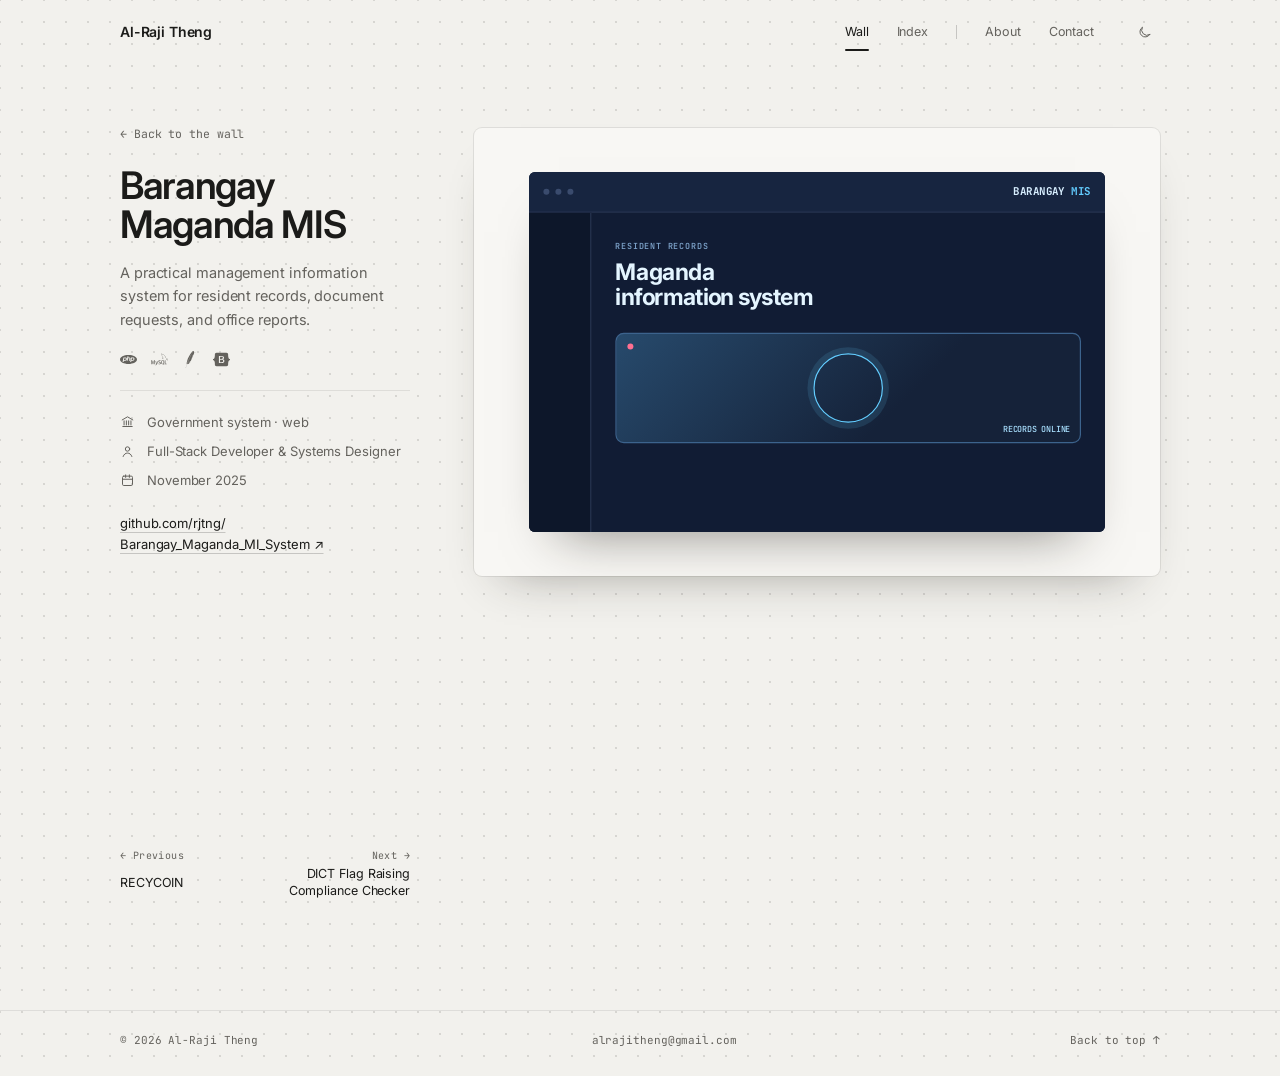
==== commit e7e62956: "Bump the stylesheet and script tokens to v=13 The branch's preview has already served v=12 of both, " ====
--- a/work/barangay-maganda.html
+++ b/work/barangay-maganda.html
@@ -33,7 +33,7 @@
       href="https://fonts.googleapis.com/css2?family=Inter:wght@400;500;600;700;800&family=JetBrains+Mono:wght@400;500&display=swap"
       rel="stylesheet"
     />
-    <link rel="stylesheet" href="/assets/css/styles.css?v=12" />
+    <link rel="stylesheet" href="/assets/css/styles.css?v=13" />
 
     <script>
       document.documentElement.classList.add("js");
@@ -189,6 +189,6 @@
       </div>
     </footer>
 
-    <script src="/assets/js/main.js?v=12"></script>
+    <script src="/assets/js/main.js?v=13"></script>
   </body>
 </html>
--- a/assets/css/styles.css
+++ b/assets/css/styles.css
@@ -148,6 +148,35 @@
   box-shadow: 0 1px 0 var(--line);
 }
 [data-theme="dark"] .nav.pinned { background: rgba(19, 19, 18, .86); }
+
+/* While a page is on its way. main.js only shows it past 120ms, so a page
+   that is already prefetched swaps in without it. */
+.nav::after {
+  content: "";
+  position: absolute;
+  left: 0; right: 0;
+  bottom: 0;
+  height: 2px;
+  background: var(--text);
+  opacity: 0;
+  transform: scaleX(0);
+  transform-origin: 0 50%;
+  pointer-events: none;
+}
+.is-loading .nav::after { opacity: .65; animation: loading 1.1s var(--ease) infinite; }
+.is-loading body { cursor: progress; }
+@keyframes loading {
+  0%   { transform: scaleX(0);  transform-origin: 0 50%; }
+  50%  { transform: scaleX(1);  transform-origin: 0 50%; }
+  51%  { transform: scaleX(1);  transform-origin: 100% 50%; }
+  100% { transform: scaleX(0);  transform-origin: 100% 50%; }
+}
+
+/* Pages crossfade where the browser can; the nav is its own layer, so it
+   holds still while the page under it changes. */
+.nav { view-transition-name: site-nav; }
+::view-transition-old(root),
+::view-transition-new(root) { animation-duration: .28s; animation-timing-function: var(--ease); }
 
 .nav__inner {
   display: flex;
